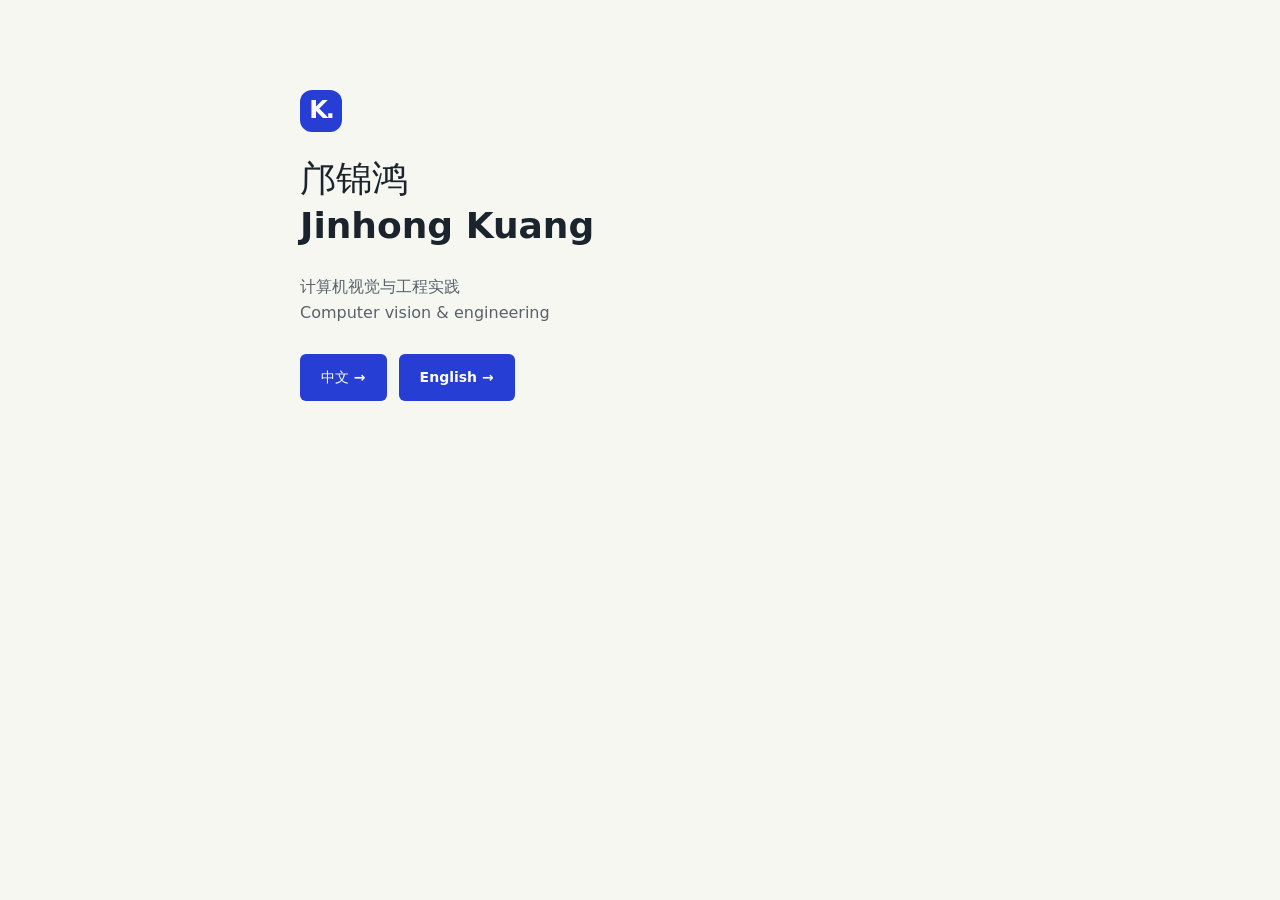
==== index.html @ 6a74154b "Publish portfolio website" ====
<!DOCTYPE html><html lang="zh-CN"><head><meta charset="UTF-8"><meta name="viewport" content="width=device-width"><meta name="robots" content="noindex,nofollow"><title>邝锦鸿 · Jinhong Kuang</title><link rel="icon" href="/favicon.svg" type="image/svg+xml"><link rel="stylesheet" href="/_astro/global.BXiFfHfS.css"></head><body><main class="language-entry"><span class="brand-mark" aria-hidden="true">K.</span><h1>邝锦鸿<br><span lang="en">Jinhong Kuang</span></h1><p>计算机视觉与工程实践<br><span lang="en">Computer vision & engineering</span></p><div class="actions"><a class="button primary" href="/zh-CN/" lang="zh-CN">中文 →</a><a class="button primary" href="/en/" lang="en">English →</a></div></main></body></html>
---- _astro/global.BXiFfHfS.css ----
:root{--paper:#f7f7f2;--ink:#1b242d;--muted:#58626b;--blue:#263ed4;--line:#dcded8;--panel:#172831;--white:#fff;--mint:#c4e9c8;color:var(--ink);background:var(--paper);font-synthesis:none;scroll-behavior:smooth;font-family:Inter,Segoe UI,Microsoft YaHei,system-ui,sans-serif;line-height:1.65}*{box-sizing:border-box}body{margin:0}a{color:inherit;text-decoration:none}button{font:inherit;cursor:pointer}a,button{-webkit-tap-highlight-color:transparent}a:focus-visible,button:focus-visible{outline-offset:5px;outline:3px solid #b45705}a:hover{text-underline-offset:5px;text-decoration:underline}h1,h2,h3,h4,p,figure{margin:0}h1,h2,h3,h4{font-weight:650;line-height:1.3}ul,ol{padding-left:1.35rem}li+li{margin-top:.6rem}::selection{background:#dbe2ff}.wrap{width:min(1180px,100% - 80px);margin-inline:auto}.header{border-bottom:1px solid var(--line);align-items:center;gap:36px;min-height:104px;display:flex}.brand{align-items:center;gap:12px;font-size:17px;font-weight:650;line-height:1.35;display:flex}.brand:hover{text-decoration:none}.brand-mark{background:var(--blue);color:#fff;letter-spacing:-2px;border-radius:12px;place-items:center;width:42px;height:42px;font-size:24px;font-weight:750;display:grid}.brand small{letter-spacing:1.5px;color:var(--muted);margin-top:3px;font-size:10px;font-weight:500;display:block}.main-nav{gap:30px;margin-left:auto;font-size:14px;display:flex}.languages{border:1px solid var(--line);border-radius:8px;gap:2px;padding:4px;display:flex}.languages a{border-radius:4px;padding:5px 10px;font-size:13px}.languages a[aria-current=page]{background:var(--ink);color:#fff}.skip-link{z-index:10;background:#fff;padding:10px 20px;position:absolute;top:-80px;left:20px}.skip-link:focus{top:12px}.eyebrow{letter-spacing:1.8px;font-size:12px;font-weight:650;line-height:1.5}.blue{color:var(--blue)}.hero{grid-template-columns:1.14fr 1fr;align-items:center;gap:72px;padding-top:68px;padding-bottom:60px;display:grid}.hero h1{letter-spacing:-1.8px;margin:24px 0;font-size:clamp(36px,3.7vw,53px);line-height:1.23}.hero h1 em{color:var(--blue);font-style:normal;display:block}.hero-description{color:var(--muted);max-width:580px;font-size:17px;line-height:1.9}.actions{flex-wrap:wrap;gap:12px;margin-top:28px;display:flex}.button{border:1px solid #0000;border-radius:6px;justify-content:center;align-items:center;gap:28px;min-height:46px;padding:11px 20px;font-size:14px;font-weight:600;transition:background .15s;display:inline-flex}.button:hover{text-decoration:none}.primary{background:var(--blue);color:#fff}.primary:hover{background:#1a2eaa}.secondary{color:var(--ink);background:0 0;border-color:#afb4b3}.secondary:hover{background:#eaede7}.location{color:var(--muted);margin-top:26px;font-size:13px}.location span{color:var(--blue);margin-right:5px}.research-panel{background:var(--panel);color:#fff;border-radius:12px;padding:28px 30px 0;overflow:hidden}.panel-top{color:var(--mint);justify-content:space-between;align-items:center;display:flex}.live-dot{background:var(--mint);border-radius:50%;width:8px;height:8px}.research-panel h2{letter-spacing:-.5px;margin-top:18px;font-size:26px}.panel-subtitle{color:#c4cdd2;margin-top:6px;font-size:13px}.research-flow{margin:25px 0 20px}.research-flow ol{gap:8px;margin:0;padding:0;list-style:none;display:flex}.research-flow li{border:1px solid #58676f;border-radius:4px;flex:1;min-width:0;margin:0;padding:12px 8px;font-size:12px;line-height:1.5}.flow-number{color:var(--mint);margin-bottom:10px;font-family:ui-monospace,monospace;font-size:20px;line-height:1.2;display:block}.research-flow figcaption{color:#b8c4cb;margin-top:8px;font-size:12px}.metrics{border-top:1px solid #455860;grid-template-columns:repeat(3,1fr);gap:12px;margin:0;padding:20px 0;display:grid}.metrics div{flex-direction:column-reverse;display:flex}.metrics dt{color:#c4cdd2;font-size:12px;line-height:1.5}.metrics dd{letter-spacing:-1.5px;font-variant-numeric:tabular-nums;margin:0 0 5px;font-size:37px;font-weight:500;line-height:1.2}.panel-link{color:#e4f3e5;background:#263e47;justify-content:space-between;margin:0 -30px;padding:16px 30px;font-size:14px;display:flex}.focus-strip{border-block:1px solid var(--line);color:var(--muted);justify-content:space-between;gap:24px;padding:18px 0;font-size:13px;display:flex}.mono{letter-spacing:1px;font-family:ui-monospace,monospace;font-size:12px}.section{padding-top:80px;padding-bottom:80px;scroll-margin-top:24px}.section-heading{grid-template-columns:1.15fr 1fr;align-items:end;gap:72px;margin-bottom:30px;display:grid}.section h2{letter-spacing:-.8px;margin-top:12px;font-size:30px}.section-heading>p{color:var(--muted);font-size:15px;line-height:1.8}.project-grid{grid-template-columns:repeat(3,1fr);gap:18px;display:grid}.project-card{border:1px solid var(--line);background:#fff;border-radius:9px;flex-direction:column;padding:25px;transition:border-color .18s,transform .18s;display:flex}.project-card:hover{border-color:#919dca;transform:translateY(-3px)}.card-top{justify-content:space-between;align-items:start;gap:8px;margin-bottom:36px;display:flex}.project-number{color:#8b9398;font-family:ui-monospace,monospace;font-size:26px;line-height:1.25}.status{color:#48524a;background:#eff1ec;border:1px solid #d7ddd7;border-radius:4px;padding:4px 8px;font-size:12px;line-height:1.6;display:inline-block}.status.research{color:#315943;background:#ecf4ee;border-color:#cbdccf}.project-card .eyebrow{color:var(--muted);font-size:12px}.project-card h3{letter-spacing:-.5px;margin-top:12px;font-size:22px;line-height:1.5}.card-summary{color:var(--muted);margin:16px 0 22px;font-size:14px;line-height:1.85}.tags{flex-wrap:wrap;gap:6px;margin:0;padding:0;list-style:none;display:flex}.tags li{border:1px solid var(--line);color:#515c64;background:var(--paper);border-radius:4px;margin:0;padding:4px 7px;font-size:12px;line-height:1.5}.text-link{border-top:1px solid var(--line);color:var(--blue);justify-content:space-between;margin-top:auto;padding-top:18px;font-size:14px;font-weight:600;display:flex}.project-card .tags{margin-bottom:24px}.about{border-block:1px solid var(--line);background:#eeefe8}.about-grid{grid-template-columns:1fr 1.1fr;gap:100px;display:grid}.about-intro>p:not(.eyebrow){color:var(--muted);margin-top:22px;font-size:16px;line-height:1.9}.skills{margin-top:32px}.skills h3,.history>h3{font-size:17px}.skills dl{margin-top:14px}.skills dl div{border-top:1px solid #d4d8d1;padding:12px 0}.skills dt{color:var(--muted);font-size:12px}.skills dd{margin:3px 0 0;font-size:14px}.history-item{border-left:2px solid #c5ccc3;margin-top:22px;padding-left:22px}.period{color:var(--muted);font-family:ui-monospace,monospace;font-size:12px}.history-item h4{margin:8px 0;font-size:19px}.history-item p{color:var(--muted);font-size:14px}.history-item .period{font-size:12px}.history-item .degree{color:var(--ink);margin-bottom:5px}.experience-title{margin-top:34px}.contact-section{grid-template-columns:1fr 1fr;align-items:center;gap:100px;display:grid}.contact-section h2{font-size:32px}.contact-section>div>p:not(.eyebrow){color:var(--muted);margin-top:20px;font-size:15px}.contact-email{letter-spacing:-.5px;border-bottom:1px solid var(--ink);overflow-wrap:anywhere;justify-content:space-between;align-items:center;gap:12px;padding-bottom:13px;font-size:clamp(17px,2vw,25px);font-weight:500;display:flex}.contact-actions .button{margin-top:24px}.contact-actions .small{margin-top:12px;font-size:12px}.muted{color:var(--muted)}.footer{border-top:1px solid var(--line);color:var(--muted);justify-content:space-between;gap:20px;padding:24px 0;font-size:12px;display:flex}.case-page{padding-top:30px;padding-bottom:50px}.back-link{color:var(--muted);font-size:14px}.case-header{border-bottom:1px solid var(--line);max-width:100%;padding:54px 0 40px}.case-header h1{letter-spacing:-1.5px;max-width:850px;margin:20px 0 14px;font-size:clamp(30px,4vw,48px)}.case-lead{color:var(--muted);margin-bottom:20px;font-size:20px}.case-grid{grid-template-columns:minmax(0,2.25fr) minmax(230px,1fr);gap:80px;padding-top:42px;display:grid}.case-body section{margin-bottom:36px}.case-body h2{margin-bottom:16px;font-size:22px}.case-body p,.case-body li{color:#45515b;font-size:16px;line-height:1.9}.approach-list{padding-left:25px}.approach-list li{padding-left:8px}.approach-list li::marker{color:var(--blue);font-weight:700}.case-flow{background:var(--panel);color:#fff;border-radius:8px;margin:34px 0;padding:24px}.case-flow figcaption{color:#dce5e9;font-size:13px}.case-flow ol{grid-template-columns:repeat(4,1fr);gap:12px;margin:20px 0 0;padding:0;list-style:none;display:grid}.case-flow li{border-top:2px solid var(--mint);color:#fff;margin:0;padding-top:12px;font-size:13px;line-height:1.7}.boundary{border-left:3px solid var(--blue);background:#ebeefc;border-radius:0 8px 8px 0;padding:24px}.case-aside{border-left:1px solid var(--line);padding-left:28px}.case-aside section{margin-bottom:32px}.case-aside h2{margin-bottom:14px;font-size:15px}.case-aside p{color:var(--muted);font-size:13px;line-height:1.9}.related{border-top:1px solid var(--line);margin-top:24px;padding-top:32px}.related h2{font-size:20px}.related>div{grid-template-columns:1fr 1fr;gap:24px;margin-top:22px;display:grid}.related a{border:1px solid var(--line);color:var(--blue);border-radius:6px;justify-content:space-between;gap:20px;padding:22px;display:flex}.language-entry{width:min(680px,100% - 48px);margin:10vh auto}.language-entry h1{margin:24px 0;font-size:36px}.language-entry p{color:var(--muted)}.language-entry section+section{margin-top:48px}.language-entry section .button{margin-top:20px}@media (width>=1500px){.hero{padding-top:85px;padding-bottom:76px}}@media (width<=1000px){.wrap{width:calc(100% - 48px)}.hero{gap:32px}.hero h1{font-size:38px}.hero-description{font-size:16px}.research-panel{padding:24px 24px 0}.panel-link{margin-inline:-24px;padding-inline:24px}.research-panel h2{font-size:23px}.section-heading{gap:36px}.project-card{padding:20px}.project-card h3{font-size:20px}.card-top{flex-direction:column;min-height:70px;margin-bottom:20px}.about-grid,.contact-section{gap:46px}.case-grid{gap:36px}}@media (width<=720px){.header{flex-wrap:wrap;gap:12px;min-height:110px;padding-block:18px}.brand{font-size:16px}.languages{margin-left:auto}.main-nav{border-top:1px solid var(--line);order:3;justify-content:center;gap:40px;width:100%;margin:0;padding-top:12px}.hero{grid-template-columns:1fr;gap:34px;padding-block:38px}.hero h1{letter-spacing:-1px;font-size:38px;line-height:1.3}.hero-description{line-height:1.85}.research-panel h2{font-size:26px}.research-flow li{font-size:13px}.focus-strip{flex-direction:column;gap:8px}.section{padding-block:50px}.section-heading{grid-template-columns:1fr;gap:16px}.section h2{font-size:27px}.project-grid{grid-template-columns:1fr}.project-card{padding:26px}.project-card h3{font-size:23px}.card-top{flex-direction:row;min-height:auto;margin-bottom:28px}.project-card .status{max-width:75%}.project-card .card-summary{font-size:15px}.about-grid,.contact-section{grid-template-columns:1fr;gap:32px}.history{border-top:1px solid var(--line);padding-top:28px}.contact-email{font-size:23px}.footer{flex-direction:column;gap:10px}.case-header{padding-top:34px}.case-header h1{letter-spacing:-.6px}.case-lead{font-size:18px}.case-grid{grid-template-columns:1fr;gap:20px;padding-top:30px}.case-aside{border-left:0;border-top:1px solid var(--line);padding:28px 0 0}.case-flow ol{grid-template-columns:repeat(2,1fr)}.related>div{grid-template-columns:1fr;gap:12px}.related a{font-size:15px}.eyebrow{letter-spacing:1.2px}}@media (width<=370px){.wrap{width:calc(100% - 32px)}.hero h1{font-size:32px}.brand small{font-size:9px}.languages a{padding:5px 7px;font-size:12px}.actions{gap:8px}.button{padding:10px 14px}}@media (prefers-reduced-motion:reduce){:root{scroll-behavior:auto}*{transition:none!important}.project-card:hover{transform:none}}@media print{@page{margin:14mm}body{color:#000;background:#fff;font-size:10pt}.wrap{width:100%}.header{min-height:60px}.main-nav,.languages,.button,.skip-link,.footer a,.panel-link,.text-link{display:none}.hero{gap:24px;padding:24px 0}.hero h1{font-size:27px}.hero-description{font-size:12px}.hero .research-panel{color:#000;background:#f0f2f0}.research-panel *{color:#000!important}.section{padding:24px 0}.section h2{font-size:22px}.project-grid{gap:10px}.project-card{break-inside:avoid;padding:14px;transform:none}.project-card h3{font-size:16px}.card-top{margin-bottom:12px}.card-summary{font-size:12px}.about{background:#fff}.about-grid,.contact-section{gap:30px}.history-item{break-inside:avoid}.case-grid{display:block}.case-aside{border:0;padding:0}.case-flow{color:#000;background:#eee}.case-flow *{color:#000!important}.boundary{background:#f0f2f6}.related{display:none}.contact-email{font-size:18px}.footer{padding-top:16px}}.hero-single{grid-template-columns:1fr}.hero-single .hero-copy{max-width:760px}
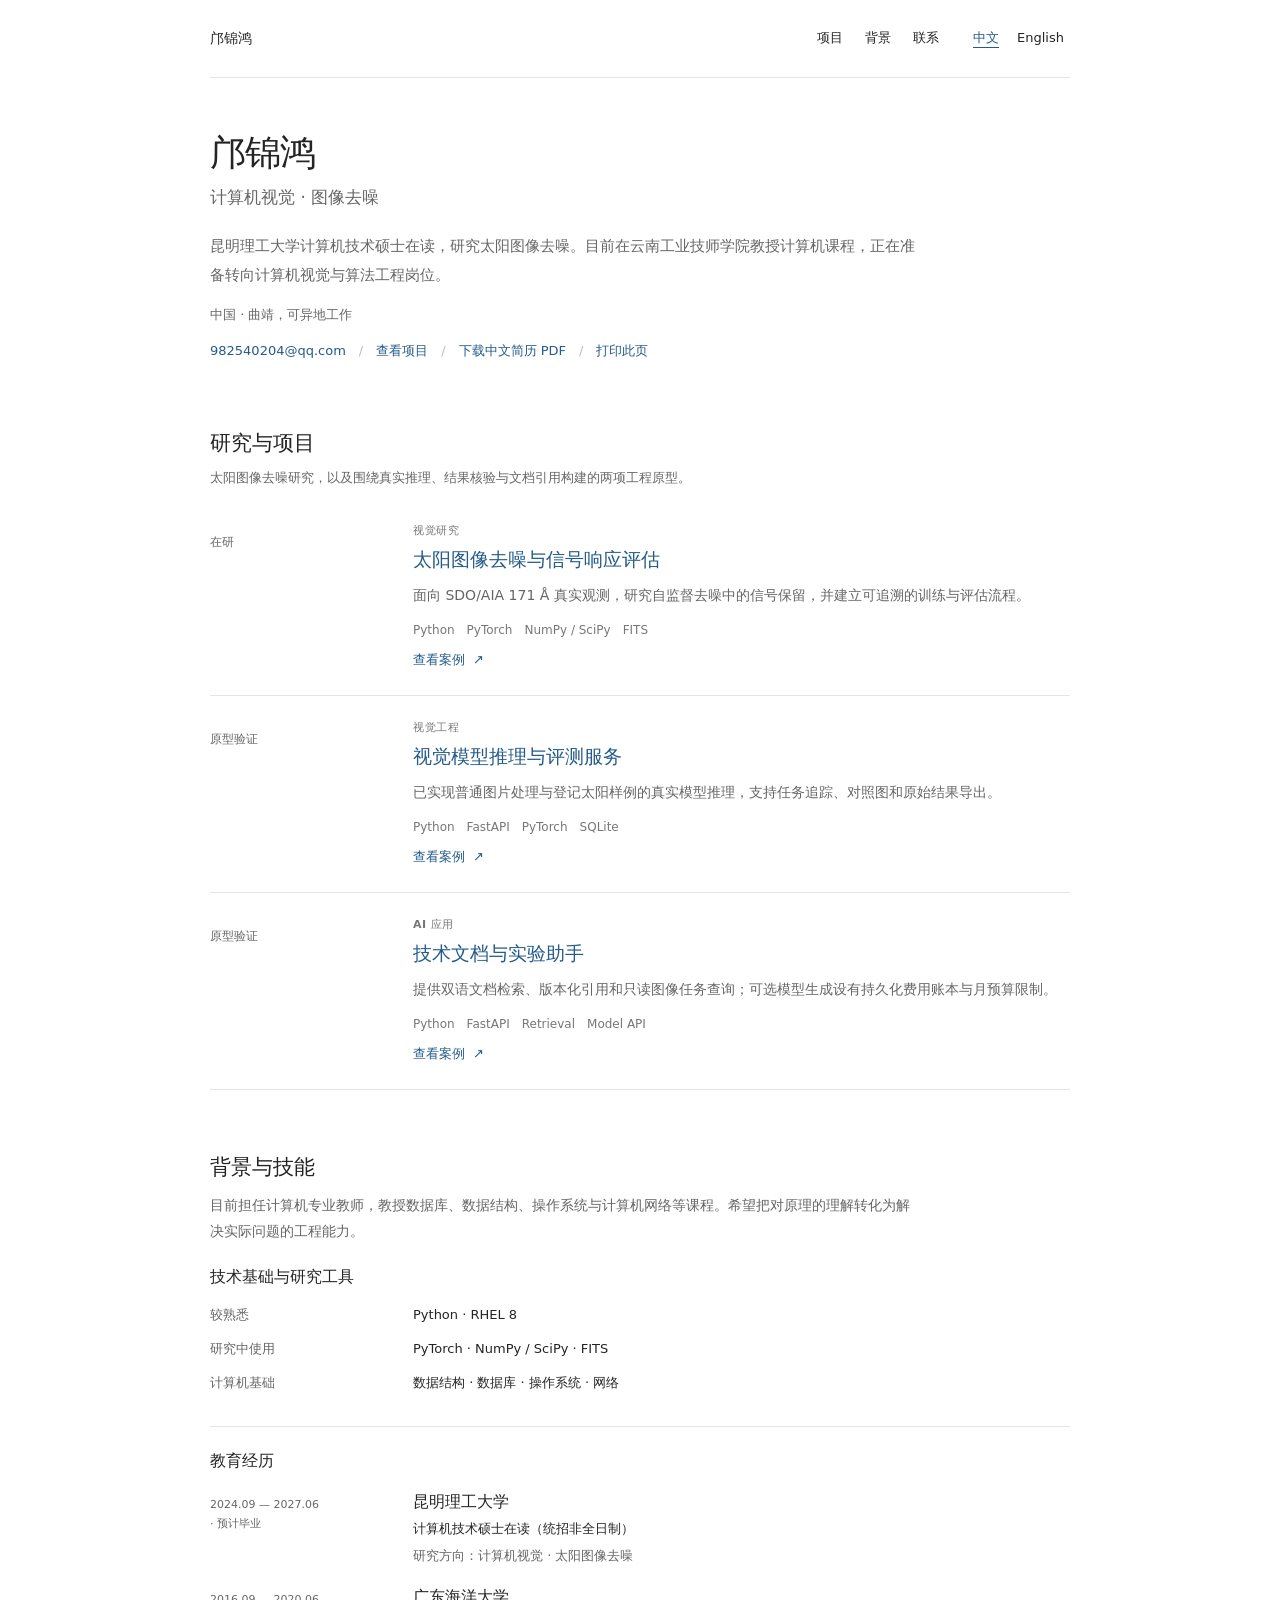
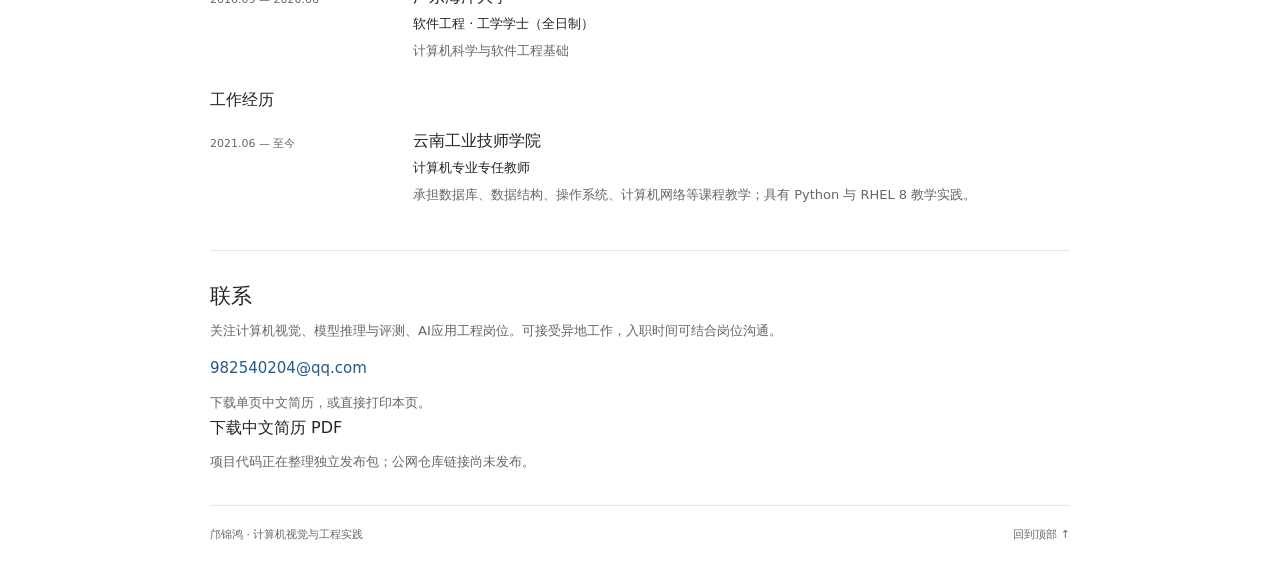
==== commit eada5681: "Update portfolio homepage" ====
--- a/index.html
+++ b/index.html
@@ -1 +1 @@
-<!DOCTYPE html><html lang="zh-CN"><head><meta charset="UTF-8"><meta name="viewport" content="width=device-width"><meta name="robots" content="noindex,nofollow"><title>邝锦鸿 · Jinhong Kuang</title><link rel="icon" href="/favicon.svg" type="image/svg+xml"><link rel="stylesheet" href="/_astro/global.BXiFfHfS.css"></head><body><main class="language-entry"><span class="brand-mark" aria-hidden="true">K.</span><h1>邝锦鸿<br><span lang="en">Jinhong Kuang</span></h1><p>计算机视觉与工程实践<br><span lang="en">Computer vision & engineering</span></p><div class="actions"><a class="button primary" href="/zh-CN/" lang="zh-CN">中文 →</a><a class="button primary" href="/en/" lang="en">English →</a></div></main></body></html>+<!DOCTYPE html><html lang="zh-CN"><head><meta charset="UTF-8"><meta name="viewport" content="width=device-width"><meta http-equiv="refresh" content="0;url=/zh-CN/"><meta name="description" content="邝锦鸿的计算机视觉与工程实践作品集"><meta name="robots" content="index, follow"><title>邝锦鸿 · Jinhong Kuang</title><link rel="canonical" href="/zh-CN/"></head><body><main><p>正在进入中文首页。<a href="/zh-CN/">进入中文首页</a></p></main></body></html>
